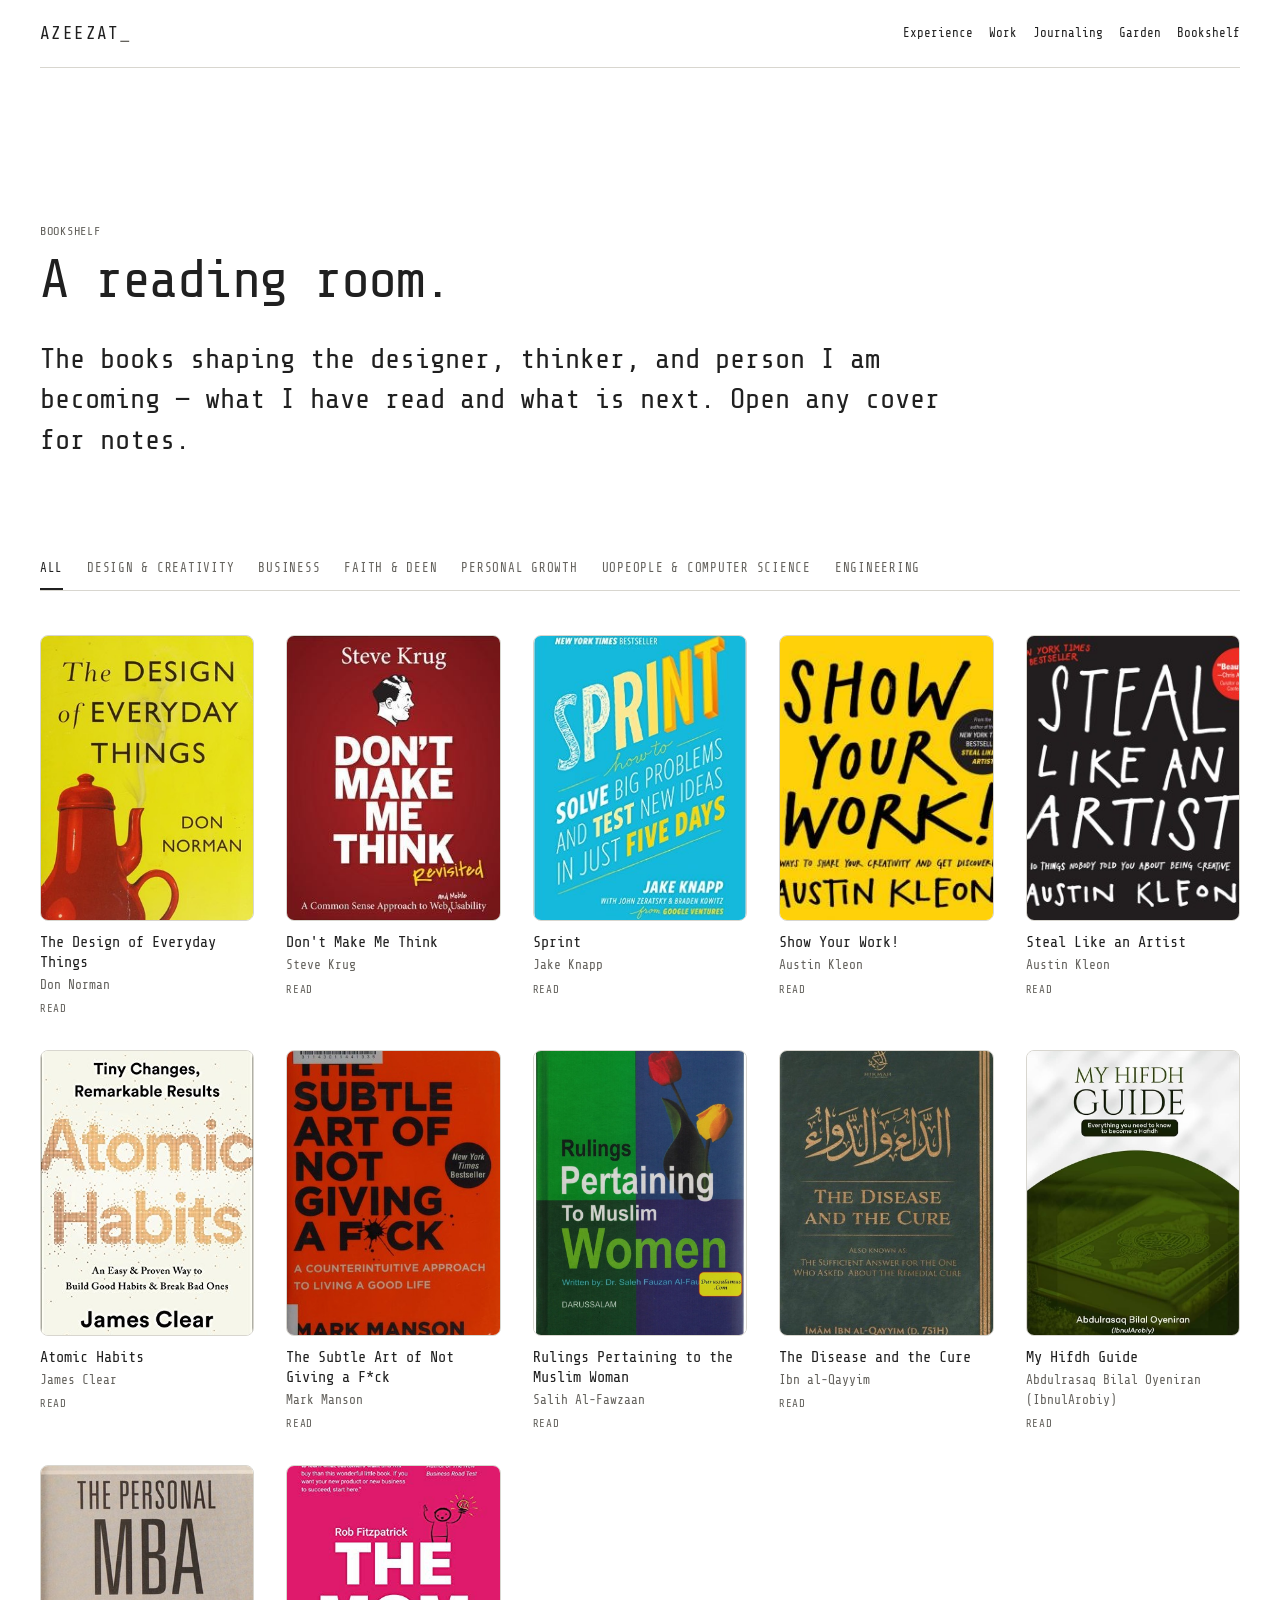
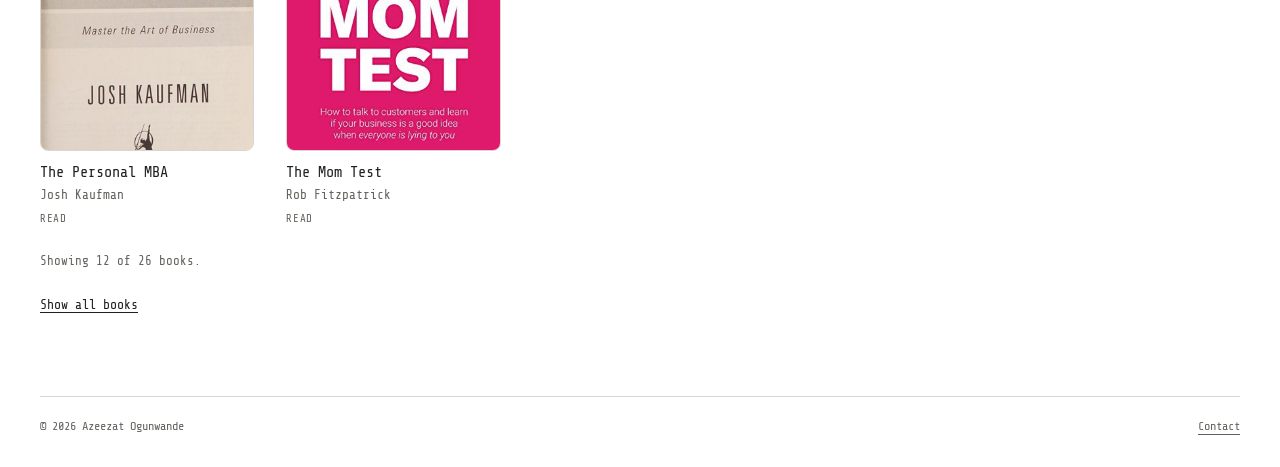
==== bookshelf/index.html @ 6be2e0a3 "Initial commit: editorial portfolio redesign Homepage (experience, filterable work index, journaling" ====
<!doctype html>
<html lang="en">
  <head>
    <meta charset="UTF-8" />
    <meta name="viewport" content="width=device-width, initial-scale=1.0" />
    <meta name="description" content="A reading room — the books shaping Azeezat Ogunwande's practice as a designer, thinker, and person." />
    <meta name="theme-color" content="#ffffff" />
    <title>Bookshelf — Azeezat Ogunwande</title>
    <link rel="preconnect" href="https://fonts.googleapis.com" />
    <link rel="preconnect" href="https://fonts.gstatic.com" crossorigin />
    <link href="https://fonts.googleapis.com/css2?family=Share+Tech+Mono&display=swap" rel="stylesheet" />
    <link rel="stylesheet" href="../styles.css" />
  </head>
  <body data-page="bookshelf" data-root="../">
    <a class="skip-link" href="#main">Skip to content</a>
    <header class="site-header">
      <a class="wordmark" href="../" aria-label="Azeezat Ogunwande home">AZEEZAT<span>_</span></a>
      <nav aria-label="Primary navigation">
        <a href="../#experience">Experience</a>
        <a href="../#work">Work</a>
        <a href="../writing/">Journaling</a>
        <a href="../garden/">Garden</a>
        <a href="./" aria-current="page">Bookshelf</a>
      </nav>
    </header>
    <main id="main" class="page-main">
      <section class="page-intro bookshelf-intro" aria-labelledby="shelf-heading">
        <p class="kicker">Bookshelf</p>
        <h1 id="shelf-heading">A reading room.</h1>
        <p class="lede">The books shaping the designer, thinker, and person I am becoming — what I have read and what is next. Open any cover for notes.</p>
      </section>
      <section aria-labelledby="shelf-title">
        <h2 id="shelf-title" class="visually-hidden">Reading list</h2>
        <div id="shelf-filters" class="shelf-filters" role="tablist" aria-label="Filter books by category"></div>
        <div id="book-grid" class="book-grid" role="tabpanel" aria-labelledby="shelf-tab-0"></div>
        <p id="shelf-status" class="shelf-status" aria-live="polite"></p>
        <button id="shelf-showall" class="shelf-showall" type="button" aria-expanded="false" hidden>Show all books</button>
      </section>
    </main>
    <footer class="site-footer page-footer">
      <span>© <span id="year"></span> Azeezat Ogunwande</span>
      <a href="../#contact">Contact</a>
    </footer>
    <script src="../content.js"></script>
    <script src="../script.js"></script>
  </body>
</html>
---- styles.css ----
:root{--ink:#202020;--paper:#fff;--surface:#f5f4f0;--line:#d8d6cf;--muted:#64625d;--font:"Share Tech Mono",ui-monospace,SFMono-Regular,Menlo,monospace;--wide:min(1200px,calc(100vw - 3rem))}*{box-sizing:border-box}html{scroll-behavior:smooth}body{margin:0;background:var(--paper);color:var(--ink);font-family:var(--font);font-size:15px;line-height:1.55}a{color:inherit;text-decoration-thickness:1px;text-underline-offset:4px}a:hover{text-decoration-thickness:2px}.visually-hidden{position:absolute;width:1px;height:1px;padding:0;margin:-1px;overflow:hidden;clip:rect(0 0 0 0);white-space:nowrap;border:0}:focus-visible{outline:2px solid var(--ink);outline-offset:3px}.skip-link{position:fixed;top:0;left:1rem;z-index:10;transform:translateY(-130%);background:var(--ink);color:#fff;padding:.7rem 1rem}.skip-link:focus{transform:translateY(0)}.site-header,.site-footer{width:var(--wide);margin:auto;display:flex;justify-content:space-between;gap:1rem;padding:1.25rem 0}.site-header{border-bottom:1px solid var(--line);align-items:center}.wordmark{text-decoration:none;font-size:1.1rem;letter-spacing:.08em}.wordmark span,.blink{color:var(--muted)}nav{display:flex;gap:1rem;flex-wrap:wrap;justify-content:flex-end;font-size:.78rem}nav a{text-decoration:none}.hero{min-height:calc(100vh - 73px);padding-top:clamp(5rem,14vh,11rem);padding-bottom:3rem;align-content:start}.section-grid{width:var(--wide);margin:auto;display:grid;grid-template-columns:minmax(120px,1fr) minmax(0,4fr);column-gap:clamp(2rem,7vw,8rem)}.kicker,.section-number{margin:0;color:var(--muted);font-size:.75rem;letter-spacing:.06em;text-transform:uppercase}.hero-title-wrap{grid-column:2}.hero h1{font-size:clamp(3.8rem,11vw,9rem);line-height:.82;letter-spacing:-.09em;margin:1rem 0 2.5rem;font-weight:400}.hero-copy{grid-column:2;max-width:44rem}.lede{font-size:clamp(1.2rem,2.2vw,1.85rem);line-height:1.45;margin-top:0}.arrow-link{grid-column:2;margin-top:2.5rem;width:max-content}.section{padding:clamp(5rem,12vw,10rem) 0;border-top:1px solid var(--line)}.section-content h2,.two-up h2{font-size:clamp(1.75rem,4vw,3.5rem);font-weight:400;line-height:1.05;letter-spacing:-.05em;margin:0 0 1rem}.prose{max-width:54rem}.prose p{font-size:1.05rem}.section-intro{color:var(--muted);max-width:47rem}.placeholder-note,.placeholder-label{color:var(--muted);font-size:.8rem}.timeline{padding:0;margin:3rem 0 0;list-style:none}.timeline li{display:grid;grid-template-columns:10rem 1fr;padding:1.5rem 0;border-top:1px solid var(--line);gap:1rem}.timeline h3{font-size:1.15rem;margin:0}.timeline p{margin:.4rem 0 0}.timeline-meta{color:var(--muted);font-size:.82rem}.two-up{padding-top:8rem;padding-bottom:8rem;grid-template-columns:1fr 1fr;gap:clamp(2.5rem,9vw,10rem)}.two-up>div{border-top:1px solid var(--line);padding-top:1.25rem}.contact{padding-bottom:10rem}.contact-links{display:flex;flex-direction:column;gap:.5rem;font-size:clamp(1rem,2vw,1.4rem);margin-top:2rem}.site-footer{border-top:1px solid var(--line);font-size:.75rem;color:var(--muted);padding-bottom:2rem}.page-main{width:var(--wide);margin:auto}.page-intro{padding:clamp(5rem,12vw,10rem) 0 4rem;max-width:57rem}.page-intro h1{font-size:clamp(3rem,9vw,7rem);font-weight:400;line-height:.9;letter-spacing:-.08em;margin:.8rem 0 2rem}

/* Garden: fixed grid areas keep the deliberately asymmetrical sequence stable. */
.garden-main{padding-top:0;padding-bottom:5rem}.gallery{display:grid;grid-template-columns:repeat(3,minmax(0,1fr));grid-template-rows:repeat(6,clamp(68px,8vw,112px));grid-template-areas:"one two three" "one two three" "one two four" "one five four" "six five seven" "six eight seven";gap:clamp(.5rem,1vw,.85rem);padding-top:clamp(.8rem,2vw,1.5rem)}.garden-card{min-width:0}.garden-card:nth-child(1){grid-area:one}.garden-card:nth-child(2){grid-area:two}.garden-card:nth-child(3){grid-area:three}.garden-card:nth-child(4){grid-area:four}.garden-card:nth-child(5){grid-area:five}.garden-card:nth-child(6){grid-area:six}.garden-card:nth-child(7){grid-area:seven}.garden-card:nth-child(8){grid-area:eight}.garden-trigger{display:block;width:100%;height:100%;border:0;border-radius:.55rem;background:none;color:inherit;font:inherit;text-align:left;cursor:pointer;padding:0;overflow:hidden;transition:transform .2s ease,filter .2s ease}.garden-frame{position:relative;display:block;width:100%;height:100%;overflow:hidden;background:var(--surface)}.garden-image,.garden-gif{position:absolute;inset:0;width:100%;height:100%;object-fit:cover;display:block;transition:transform .35s ease,filter .35s ease}.garden-gif{z-index:1}.garden-placeholder{position:absolute;inset:0;display:grid;place-items:center;text-align:center;color:var(--muted);font-size:.63rem;line-height:1.45;letter-spacing:.14em;text-transform:uppercase;background:repeating-linear-gradient(135deg,#e8e7e1 0,#e8e7e1 1px,#f5f4f0 1px,#f5f4f0 13px)}.garden-card:nth-child(2n) .garden-placeholder{background:linear-gradient(145deg,#e8e7e1,#f5f4f0 55%,#e2e0d9)}.garden-card:nth-child(3n) .garden-placeholder{background:repeating-linear-gradient(45deg,#f5f4f0 0,#f5f4f0 7px,#e8e7e1 7px,#e8e7e1 8px)}.garden-trigger:hover,.garden-trigger:focus-visible{transform:translateY(-2px);filter:contrast(1.03);outline:2px solid var(--ink);outline-offset:3px}.garden-trigger:hover .garden-image,.garden-trigger:focus-visible .garden-image{transform:scale(1.025)}.preview-frame{position:relative;aspect-ratio:4/3;margin:1rem 0;background:var(--surface);overflow:hidden;border-radius:.4rem}.garden-main+.site-footer{margin-top:0}

dialog{border:1px solid var(--ink);max-width:min(620px,calc(100vw - 2rem));padding:2rem;background:var(--paper);color:var(--ink)}dialog::backdrop{background:rgba(32,32,32,.5)}.dialog-close{float:right;border:0;background:transparent;font:inherit;font-size:2rem;line-height:1;cursor:pointer}dialog h2{font-size:2rem;line-height:1;margin:1rem 0}dialog p{max-width:58ch}dialog dt{color:var(--muted);margin-top:1rem;font-size:.78rem;text-transform:uppercase}dialog dd{margin:.2rem 0}.page-footer{margin-top:5rem}.topics{display:flex;flex-wrap:wrap;gap:.5rem;margin:1.5rem 0 0;padding:0;list-style:none}.topics .topic{border:1px solid var(--line);color:var(--muted);font-size:.72rem;letter-spacing:.06em;text-transform:uppercase;padding:.35rem .6rem}.external{text-decoration:none}.external:hover{text-decoration:underline}.writing-intro{max-width:57rem}.writing-cta{display:inline-block;margin-top:1.5rem;font-size:clamp(1rem,2vw,1.4rem)}.back-link{margin:4rem 0 2rem}

@media(max-width:800px){.gallery{grid-template-columns:repeat(2,minmax(0,1fr));grid-template-rows:repeat(8,clamp(90px,14vw,140px));grid-template-areas:"one two" "one two" "one three" "four three" "four five" "six five" "six seven" "eight seven"}}@media(max-width:680px){body{font-size:14px}.site-header{align-items:flex-start;flex-direction:column}.site-footer{flex-direction:column}.section-grid{grid-template-columns:1fr}.hero-title-wrap,.hero-copy,.arrow-link{grid-column:auto}.section-number{margin-bottom:2rem}.timeline li{grid-template-columns:1fr}.two-up{grid-template-columns:1fr}.book-grid{grid-template-columns:1fr 1fr}.gallery{grid-template-columns:1fr;grid-template-rows:none;grid-template-areas:none;gap:.7rem;padding-top:.8rem}.garden-card{grid-area:auto!important}.garden-card--tall .garden-frame{aspect-ratio:4/5}.garden-card--medium .garden-frame{aspect-ratio:4/3}.garden-card--small .garden-frame{aspect-ratio:16/10}}@media(prefers-reduced-motion:reduce){html{scroll-behavior:auto}.blink,.garden-trigger,.garden-image,.garden-gif{animation:none;transition:none}.garden-trigger:hover,.garden-trigger:focus-visible{transform:none}}

/* ============================================================
   Added for the unified editorial homepage, on-site writing
   reader, and bookshelf reading room.
   ============================================================ */

/* Intake hero — hero + about merged into one compact introduction */
.hero{min-height:auto;padding-top:clamp(3rem,9vh,7rem);padding-bottom:clamp(3rem,8vw,6rem)}
.hero h1{font-size:clamp(2rem,4vw,3rem);line-height:1.05;letter-spacing:-.01em;margin:1rem 0 1.5rem;font-weight:400}
.hero-copy{display:flex;flex-direction:column;align-items:flex-start}
.hero-philosophy{font-size:clamp(1.3rem,2.6vw,1.9rem);line-height:1.25;margin:1.75rem 0 0;letter-spacing:-.01em}
.hero-now{color:var(--muted);margin-top:.75rem}
.konga-link{text-decoration:underline;text-decoration-thickness:1px;text-underline-offset:4px}
.konga-link:hover{text-decoration-thickness:2px}

/* Work — filter tabs + grouped editorial project index */
.work-filters{display:flex;flex-wrap:wrap;gap:.25rem 1.4rem;margin-top:2.5rem;border-bottom:1px solid var(--line)}
.work-tab{appearance:none;background:none;border:0;font:inherit;font-size:.85rem;color:var(--muted);padding:.6rem 0;margin:0;cursor:pointer;border-bottom:1px solid transparent;margin-bottom:-1px}
.work-tab:hover{color:var(--ink)}
.work-tab[aria-selected="true"]{color:var(--ink);border-bottom-color:var(--ink)}
.work-tab:focus-visible{outline:2px solid var(--ink);outline-offset:2px}
.work-panel{margin-top:0}
.work-list{list-style:none;margin:0;padding:0}
.work-entry{border-bottom:1px solid var(--line)}
.work-row{display:grid;grid-template-columns:minmax(0,1fr) auto;align-items:start;gap:.5rem 2rem;width:100%;text-align:left;padding:1.5rem 0;font:inherit;color:inherit}
button.work-row{background:none;border:0;cursor:pointer}
button.work-row:hover{background:var(--surface)}
button.work-row:focus-visible{outline:2px solid var(--ink);outline-offset:-2px}
.work-main{display:flex;flex-direction:column;gap:.3rem;min-width:0}
.work-name,.work-child-name{font-size:clamp(1.05rem,1.8vw,1.2rem)}
.work-meta{color:var(--muted);font-size:.78rem;letter-spacing:.02em}
.work-desc{font-size:.95rem;line-height:1.5;max-width:62ch}
.work-proposed{color:var(--muted);font-size:.74rem}
.work-pending{color:var(--muted);font-size:.66rem;letter-spacing:.08em;text-transform:uppercase;white-space:nowrap;margin-left:.5rem;vertical-align:middle}
.work-side{display:flex;flex-direction:column;align-items:flex-end;gap:.6rem;text-align:right}
.work-industry,.work-child-domain{color:var(--muted);font-size:.7rem;letter-spacing:.05em;text-transform:uppercase;line-height:1.4}
.work-arrow{color:var(--muted);transition:transform .2s ease}
.work-row[aria-expanded="true"] .work-arrow{transform:rotate(90deg)}
.work-children{border-top:1px dashed var(--line)}
.work-child-list{list-style:none;margin:0;padding:0}
.work-child{display:grid;grid-template-columns:minmax(0,1fr) auto;align-items:start;gap:.5rem 2rem;padding:1rem 0 1rem 1.25rem;border-left:2px solid var(--line);margin-left:.1rem}
.work-child+.work-child{border-top:1px solid var(--line)}
.work-child .work-child-name{font-size:.98rem}
.work-child .work-desc{font-size:.9rem}
.work-empty{color:var(--muted);padding:1.75rem 0;max-width:60ch}

/* Journaling — compact editorial writing list */
.journal-head{display:flex;justify-content:space-between;align-items:baseline;gap:1rem;border-bottom:1px solid var(--line);padding-bottom:1rem}
.journal-head h2{margin:0}
.journal-list{display:flex;flex-direction:column}
.journal-row{display:flex;justify-content:space-between;align-items:baseline;gap:1.5rem;padding:1.1rem 0;border-bottom:1px solid var(--line);text-decoration:none}
.journal-row:hover .journal-title{text-decoration:underline;text-decoration-thickness:2px}
.journal-title{font-size:clamp(1.05rem,2vw,1.35rem);min-width:0;overflow-wrap:anywhere}
.journal-date{color:var(--muted);font-size:.8rem;white-space:nowrap}
.journal-empty{color:var(--muted)}

/* Writing archive + on-site reader */
.writing-main{padding:clamp(3rem,8vw,6rem) 0 5rem}
.page-intro h1{font-size:clamp(2.2rem,5vw,3.4rem);letter-spacing:-.03em;line-height:.98}
.archive-list{margin-top:2rem;border-top:1px solid var(--line)}
.archive-row{display:flex;justify-content:space-between;align-items:baseline;gap:1.5rem;padding:1.15rem 0;border-bottom:1px solid var(--line);text-decoration:none}
.archive-row:hover .archive-title{text-decoration:underline;text-decoration-thickness:2px}
.archive-title{font-size:clamp(1.05rem,2vw,1.4rem);min-width:0;overflow-wrap:anywhere}
.archive-date{color:var(--muted);font-size:.8rem;white-space:nowrap}
.archive-empty{color:var(--muted);margin-top:2rem}
.article{max-width:70ch;margin:0 auto;padding-top:1rem}
.article-title{font-size:clamp(1.8rem,4vw,2.8rem);line-height:1.1;letter-spacing:-.02em;font-weight:400;margin:.5rem 0 1rem}
.article-date{color:var(--muted);font-size:.82rem}
.article-body{margin-top:2.5rem}
.article-body p{margin:0 0 1.25rem;font-size:1.05rem}
.article-body h1,.article-body h2,.article-body h3{font-weight:400;line-height:1.15;letter-spacing:-.02em;margin:2.5rem 0 1rem}
.article-body img{max-width:100%;height:auto;border-radius:.4rem;display:block;margin:1.5rem 0}
.article-body figure{margin:1.5rem 0}
.article-body blockquote{margin:1.75rem 0;padding-left:1.25rem;border-left:2px solid var(--line);color:var(--muted)}
.article-body hr{border:0;border-top:1px solid var(--line);margin:2.25rem 0}
.article-body>div{margin:0}
.article-source{color:var(--muted);font-size:.85rem;margin-top:3rem;border-top:1px solid var(--line);padding-top:1.25rem}
.article-nav{display:flex;gap:1.5rem;margin-top:1.5rem}

/* Bookshelf — category filters, "show all", and flip cards */
.shelf-filters{display:flex;flex-wrap:wrap;gap:.25rem 1.5rem;margin-bottom:clamp(1.5rem,4vw,2.75rem);border-bottom:1px solid var(--line);padding-bottom:.65rem}
.shelf-tab{background:none;border:0;padding:.35rem 0 .65rem;margin-bottom:-.66rem;font:inherit;font-size:.78rem;letter-spacing:.06em;text-transform:uppercase;color:var(--muted);cursor:pointer;border-bottom:2px solid transparent}
.shelf-tab[aria-selected="true"]{color:var(--ink);border-bottom-color:var(--ink)}
.shelf-tab:focus-visible{outline:2px solid var(--ink);outline-offset:2px}
.shelf-status{color:var(--muted);font-size:.78rem;margin:1.5rem 0 1rem}
.shelf-showall{display:block;background:none;border:0;padding:0;margin:1.5rem 0 0;font:inherit;font-size:.82rem;color:var(--ink);cursor:pointer;text-decoration:underline;text-underline-offset:3px}
.shelf-showall[hidden]{display:none}
.shelf-showall:focus-visible{outline:2px solid var(--ink);outline-offset:3px}
.book-grid{display:grid;grid-template-columns:repeat(auto-fill,minmax(200px,1fr));gap:clamp(1rem,2.5vw,2rem);background:none;border:0}
.book-card{position:relative;perspective:1200px;cursor:pointer;border-radius:.5rem}
.book-inner{position:relative;transform-style:preserve-3d;transition:transform .5s ease}
.book-card.is-open .book-inner{transform:rotateY(180deg)}
@media(hover:hover) and (pointer:fine){.book-card:hover .book-inner{transform:rotateY(180deg)}}
.book-card:focus-visible{outline:2px solid var(--ink);outline-offset:4px}
.book-face{backface-visibility:hidden;-webkit-backface-visibility:hidden}
.book-front{display:flex;flex-direction:column;gap:.75rem}
.book-cover{position:relative;display:block;aspect-ratio:3/4;border:1px solid var(--line);border-radius:.5rem;background:var(--surface);overflow:hidden}
.book-cover-image{display:block;width:100%;height:100%;object-fit:cover}
.book-cover-image[hidden]{display:none}
.book-cover-fallback{position:absolute;inset:0;display:flex;flex-direction:column;gap:.75rem;align-items:center;justify-content:center;padding:1.25rem;text-align:center}
.book-cover-fallback[hidden]{display:none}
.book-cover-title{font-size:1.05rem;line-height:1.25}
.book-cover-author{color:var(--muted);font-size:.74rem}
.book-caption{display:flex;flex-direction:column;gap:.2rem}
.book-title{font-size:.95rem;line-height:1.3}
.book-author{color:var(--muted);font-size:.8rem}
.book-status{color:var(--muted);font-size:.68rem;letter-spacing:.06em;text-transform:uppercase;margin-top:.15rem}
.book-back{position:absolute;inset:0;transform:rotateY(180deg);display:flex;flex-direction:column;gap:.9rem;padding:1.25rem;background:var(--surface);border:1px solid var(--line);border-radius:.5rem;overflow:auto}
.book-theme{color:var(--muted);font-size:.68rem;letter-spacing:.06em;text-transform:uppercase}
.book-about{font-size:.86rem;line-height:1.45;color:var(--ink)}
.book-block{display:flex;flex-direction:column;gap:.3rem}
.book-block-title{font-size:.72rem;letter-spacing:.04em;text-transform:uppercase}
.book-block-text{font-size:.86rem;line-height:1.45}
.book-back-hint{color:var(--muted);font-size:.68rem;margin-top:auto;text-transform:uppercase;letter-spacing:.06em}

@media(max-width:680px){
  .journal-head,.journal-row,.archive-row{grid-template-columns:1fr auto auto}
  .journal-row,.archive-row{flex-direction:column;gap:.35rem}
  .journal-date,.archive-date{white-space:normal}
  .work-filters{gap:.1rem 1rem}
  .work-row,.work-child{grid-template-columns:1fr}
  .work-side{flex-direction:row;align-items:baseline;justify-content:space-between;text-align:left}
  .book-grid{grid-template-columns:repeat(auto-fill,minmax(150px,1fr))}
}
@media(prefers-reduced-motion:reduce){
  .book-inner{transition:none}
  .book-card:hover .book-inner,.book-card.is-open .book-inner{transform:none}
  .book-back{visibility:hidden}
  .book-card.is-open .book-front{visibility:hidden}
  .book-card.is-open .book-back{visibility:visible}
}
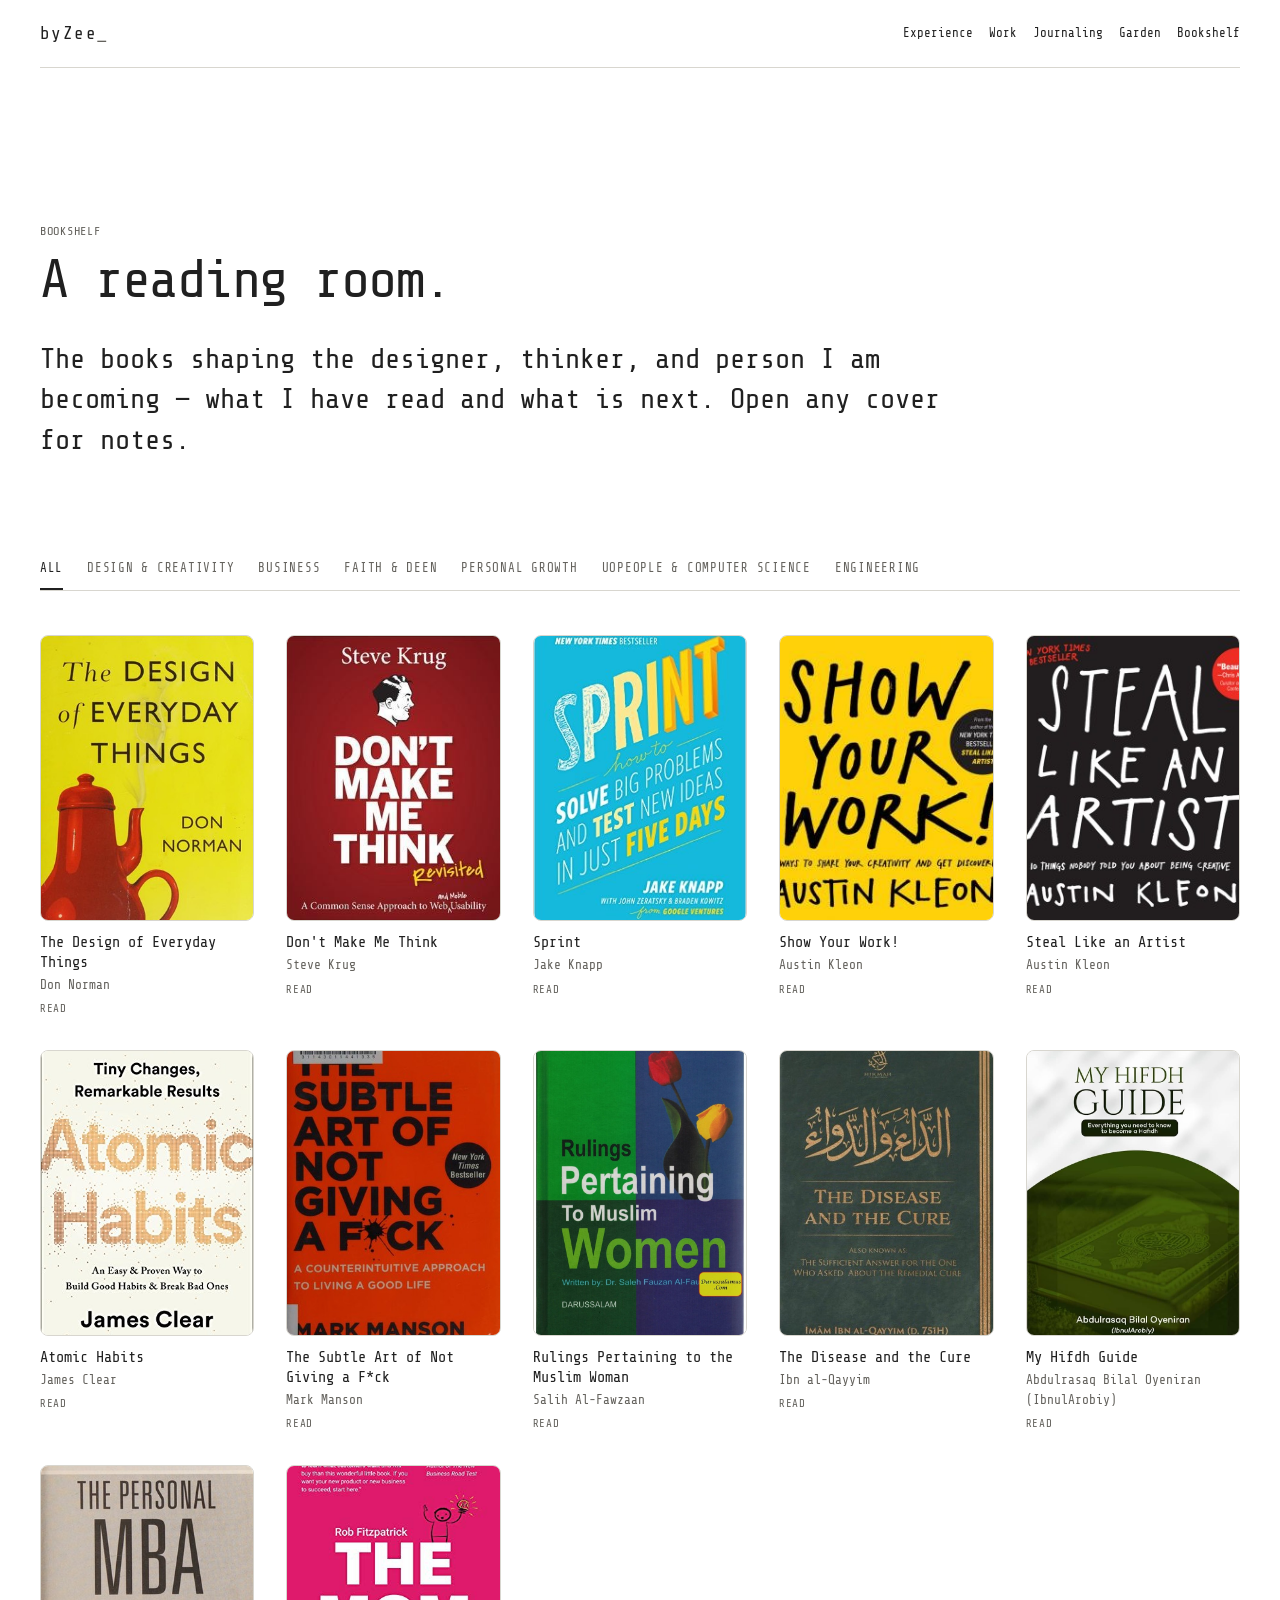
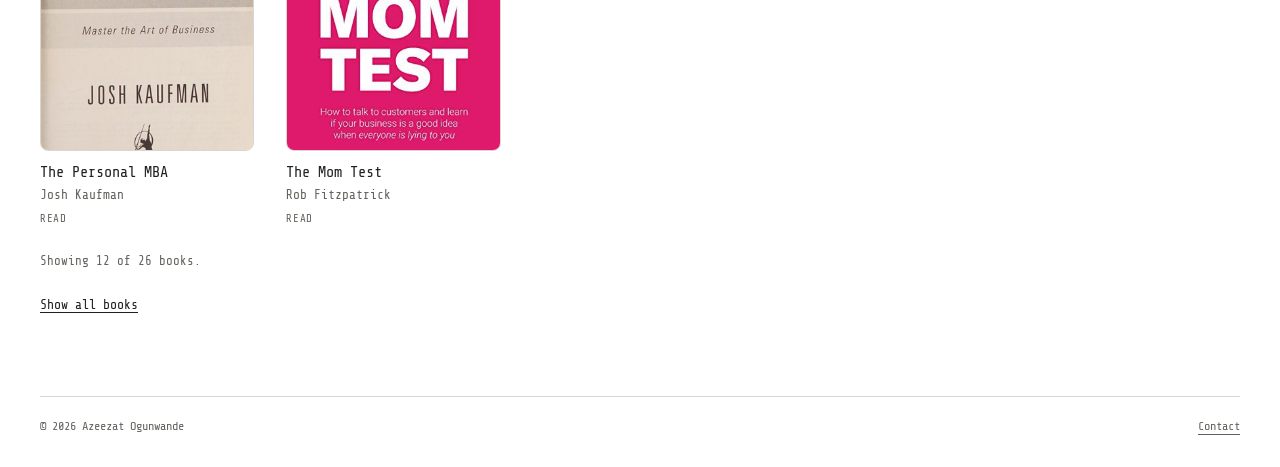
==== commit 13bc8e15: "Tweak hero avatar for stronger 3D mouse-follow and adjust hero layout; rename wordmark to byZee_" ====
--- a/bookshelf/index.html
+++ b/bookshelf/index.html
@@ -9,12 +9,13 @@
     <link rel="preconnect" href="https://fonts.googleapis.com" />
     <link rel="preconnect" href="https://fonts.gstatic.com" crossorigin />
     <link href="https://fonts.googleapis.com/css2?family=Share+Tech+Mono&display=swap" rel="stylesheet" />
+    <link rel="icon" href="../favicon.svg" type="image/svg+xml" />
     <link rel="stylesheet" href="../styles.css" />
   </head>
   <body data-page="bookshelf" data-root="../">
     <a class="skip-link" href="#main">Skip to content</a>
     <header class="site-header">
-      <a class="wordmark" href="../" aria-label="Azeezat Ogunwande home">AZEEZAT<span>_</span></a>
+      <a class="wordmark" href="../" aria-label="Azeezat Ogunwande home">byZee<span>_</span></a>
       <nav aria-label="Primary navigation">
         <a href="../#experience">Experience</a>
         <a href="../#work">Work</a>
--- a/styles.css
+++ b/styles.css
@@ -1,11 +1,18 @@
-:root{--ink:#202020;--paper:#fff;--surface:#f5f4f0;--line:#d8d6cf;--muted:#64625d;--font:"Share Tech Mono",ui-monospace,SFMono-Regular,Menlo,monospace;--wide:min(1200px,calc(100vw - 3rem))}*{box-sizing:border-box}html{scroll-behavior:smooth}body{margin:0;background:var(--paper);color:var(--ink);font-family:var(--font);font-size:15px;line-height:1.55}a{color:inherit;text-decoration-thickness:1px;text-underline-offset:4px}a:hover{text-decoration-thickness:2px}.visually-hidden{position:absolute;width:1px;height:1px;padding:0;margin:-1px;overflow:hidden;clip:rect(0 0 0 0);white-space:nowrap;border:0}:focus-visible{outline:2px solid var(--ink);outline-offset:3px}.skip-link{position:fixed;top:0;left:1rem;z-index:10;transform:translateY(-130%);background:var(--ink);color:#fff;padding:.7rem 1rem}.skip-link:focus{transform:translateY(0)}.site-header,.site-footer{width:var(--wide);margin:auto;display:flex;justify-content:space-between;gap:1rem;padding:1.25rem 0}.site-header{border-bottom:1px solid var(--line);align-items:center}.wordmark{text-decoration:none;font-size:1.1rem;letter-spacing:.08em}.wordmark span,.blink{color:var(--muted)}nav{display:flex;gap:1rem;flex-wrap:wrap;justify-content:flex-end;font-size:.78rem}nav a{text-decoration:none}.hero{min-height:calc(100vh - 73px);padding-top:clamp(5rem,14vh,11rem);padding-bottom:3rem;align-content:start}.section-grid{width:var(--wide);margin:auto;display:grid;grid-template-columns:minmax(120px,1fr) minmax(0,4fr);column-gap:clamp(2rem,7vw,8rem)}.kicker,.section-number{margin:0;color:var(--muted);font-size:.75rem;letter-spacing:.06em;text-transform:uppercase}.hero-title-wrap{grid-column:2}.hero h1{font-size:clamp(3.8rem,11vw,9rem);line-height:.82;letter-spacing:-.09em;margin:1rem 0 2.5rem;font-weight:400}.hero-copy{grid-column:2;max-width:44rem}.lede{font-size:clamp(1.2rem,2.2vw,1.85rem);line-height:1.45;margin-top:0}.arrow-link{grid-column:2;margin-top:2.5rem;width:max-content}.section{padding:clamp(5rem,12vw,10rem) 0;border-top:1px solid var(--line)}.section-content h2,.two-up h2{font-size:clamp(1.75rem,4vw,3.5rem);font-weight:400;line-height:1.05;letter-spacing:-.05em;margin:0 0 1rem}.prose{max-width:54rem}.prose p{font-size:1.05rem}.section-intro{color:var(--muted);max-width:47rem}.placeholder-note,.placeholder-label{color:var(--muted);font-size:.8rem}.timeline{padding:0;margin:3rem 0 0;list-style:none}.timeline li{display:grid;grid-template-columns:10rem 1fr;padding:1.5rem 0;border-top:1px solid var(--line);gap:1rem}.timeline h3{font-size:1.15rem;margin:0}.timeline p{margin:.4rem 0 0}.timeline-meta{color:var(--muted);font-size:.82rem}.two-up{padding-top:8rem;padding-bottom:8rem;grid-template-columns:1fr 1fr;gap:clamp(2.5rem,9vw,10rem)}.two-up>div{border-top:1px solid var(--line);padding-top:1.25rem}.contact{padding-bottom:10rem}.contact-links{display:flex;flex-direction:column;gap:.5rem;font-size:clamp(1rem,2vw,1.4rem);margin-top:2rem}.site-footer{border-top:1px solid var(--line);font-size:.75rem;color:var(--muted);padding-bottom:2rem}.page-main{width:var(--wide);margin:auto}.page-intro{padding:clamp(5rem,12vw,10rem) 0 4rem;max-width:57rem}.page-intro h1{font-size:clamp(3rem,9vw,7rem);font-weight:400;line-height:.9;letter-spacing:-.08em;margin:.8rem 0 2rem}
+:root{--ink:#202020;--paper:#fff;--surface:#f5f4f0;--line:#d8d6cf;--muted:#64625d;--font:"Share Tech Mono",ui-monospace,SFMono-Regular,Menlo,monospace;--wide:min(1200px,calc(100vw - 3rem))}*{box-sizing:border-box}html{scroll-behavior:smooth}body{margin:0;background:var(--paper);color:var(--ink);font-family:var(--font);font-size:15px;line-height:1.55}a{color:inherit;text-decoration-thickness:1px;text-underline-offset:4px}a:hover{text-decoration-thickness:2px}.visually-hidden{position:absolute;width:1px;height:1px;padding:0;margin:-1px;overflow:hidden;clip:rect(0 0 0 0);white-space:nowrap;border:0}:focus-visible{outline:2px solid var(--ink);outline-offset:3px}.skip-link{position:fixed;top:0;left:1rem;z-index:10;transform:translateY(-130%);background:var(--ink);color:#fff;padding:.7rem 1rem}.skip-link:focus{transform:translateY(0)}.site-header,.site-footer{width:var(--wide);margin:auto;display:flex;justify-content:space-between;gap:1rem;padding:1.25rem 0}.site-header{border-bottom:1px solid var(--line);align-items:center}.wordmark{text-decoration:none;font-size:1.1rem;letter-spacing:.08em}.wordmark span,.blink{color:var(--muted)}nav{display:flex;gap:1rem;flex-wrap:wrap;justify-content:flex-end;font-size:.78rem}nav a{text-decoration:none}.hero{min-height:calc(100vh - 73px);padding-top:clamp(5rem,14vh,11rem);padding-bottom:3rem;align-content:start}.section-grid{width:var(--wide);margin:auto;display:grid;grid-template-columns:minmax(120px,1fr) minmax(0,4fr);column-gap:clamp(2rem,7vw,8rem)}.kicker,.section-number{margin:0;color:var(--muted);font-size:.75rem;letter-spacing:.06em;text-transform:uppercase}.hero-title-wrap{grid-column:2}.hero h1{font-size:clamp(3.8rem,11vw,9rem);line-height:.82;letter-spacing:-.09em;margin:1rem 0 2.5rem;font-weight:400}.hero-copy{grid-column:2;max-width:44rem}.lede{font-size:clamp(1.2rem,2.2vw,1.85rem);line-height:1.45;margin-top:0}.arrow-link{grid-column:2;margin-top:2.5rem;width:max-content}.section{padding:clamp(5rem,12vw,10rem) 0;border-top:1px solid var(--line)}.section-content h2,.two-up h2{font-size:clamp(1.75rem,4vw,3.5rem);font-weight:400;line-height:1.05;letter-spacing:-.05em;margin:0 0 1rem}.prose{max-width:54rem}.prose p{font-size:1.05rem}.section-intro{color:var(--muted);max-width:47rem}.placeholder-note,.placeholder-label{color:var(--muted);font-size:.8rem}.timeline{padding:0;margin:3rem 0 0;list-style:none}.timeline li{display:grid;grid-template-columns:10rem 1fr;padding:1.5rem 0;border-top:1px solid var(--line);gap:1rem}.timeline h3{font-size:1.15rem;margin:0}.timeline p{margin:.4rem 0 0}.timeline-meta{color:var(--muted);font-size:.82rem}.two-up{padding-top:8rem;padding-bottom:8rem;grid-template-columns:1fr 1fr;gap:clamp(2.5rem,9vw,10rem)}.two-up>div{border-top:1px solid var(--line);padding-top:1.25rem}.contact{padding-bottom:clamp(6rem,14vw,11rem)}.contact-inner{width:var(--wide);margin:auto;display:flex;flex-direction:column;align-items:center}.contact-panel{position:relative;z-index:1;width:100%;max-width:54rem;display:flex;flex-direction:column;align-items:center;text-align:center;gap:clamp(1rem,2.5vw,1.75rem);background:var(--surface);color:var(--ink);border-radius:clamp(28px,4.5vw,60px);padding:clamp(2.75rem,7vw,5.5rem) clamp(1.5rem,5vw,4rem) clamp(3.5rem,8vw,6rem);min-height:clamp(20rem,42vw,30rem);transition:background-color .35s ease,color .35s ease}.contact-motif{display:block;width:clamp(2rem,4vw,3rem);color:currentColor}.contact-motif svg{display:block;width:100%;height:auto}.contact-vibe{margin:0;font-size:clamp(.95rem,2vw,1.35rem);letter-spacing:.02em}.contact-cta{margin-top:auto;display:inline-flex;align-items:center;gap:clamp(.5rem,1.5vw,1rem);color:currentColor;text-decoration:none;font-size:clamp(2.2rem,7.5vw,6.5rem);line-height:.95;letter-spacing:-.03em;font-weight:700;overflow-wrap:anywhere}.contact-arrow{flex:none;width:clamp(1.5rem,3.5vw,3rem);height:auto;transition:transform .25s ease}.contact-cta:hover .contact-arrow,.contact-cta:focus-visible .contact-arrow{transform:translateX(8px)}.contact-cta:focus-visible,.contact-tab:focus-visible{outline:2px solid currentColor;outline-offset:4px}.contact-tabs{position:relative;z-index:2;display:flex;flex-wrap:wrap;justify-content:center;gap:.5rem;margin-top:clamp(-2rem,-2vw,-1rem);padding:0 clamp(.5rem,3vw,2rem)}.contact-tab{background:var(--surface);color:var(--ink);border-radius:999px;padding:.65rem 1.35rem;font-size:.8rem;text-decoration:none;white-space:nowrap;transition:background-color .2s ease,color .2s ease,transform .2s ease}.contact-tab:hover{background:var(--ink);color:var(--paper);transform:translateY(-2px)}@media(hover:hover){.contact-panel:hover{background:var(--ink);color:var(--paper)}}.site-footer{border-top:1px solid var(--line);font-size:.75rem;color:var(--muted);padding-bottom:2rem}.page-main{width:var(--wide);margin:auto}.page-intro{padding:clamp(5rem,12vw,10rem) 0 4rem;max-width:57rem}.page-intro h1{font-size:clamp(3rem,9vw,7rem);font-weight:400;line-height:.9;letter-spacing:-.08em;margin:.8rem 0 2rem}
 
-/* Garden: fixed grid areas keep the deliberately asymmetrical sequence stable. */
-.garden-main{padding-top:0;padding-bottom:5rem}.gallery{display:grid;grid-template-columns:repeat(3,minmax(0,1fr));grid-template-rows:repeat(6,clamp(68px,8vw,112px));grid-template-areas:"one two three" "one two three" "one two four" "one five four" "six five seven" "six eight seven";gap:clamp(.5rem,1vw,.85rem);padding-top:clamp(.8rem,2vw,1.5rem)}.garden-card{min-width:0}.garden-card:nth-child(1){grid-area:one}.garden-card:nth-child(2){grid-area:two}.garden-card:nth-child(3){grid-area:three}.garden-card:nth-child(4){grid-area:four}.garden-card:nth-child(5){grid-area:five}.garden-card:nth-child(6){grid-area:six}.garden-card:nth-child(7){grid-area:seven}.garden-card:nth-child(8){grid-area:eight}.garden-trigger{display:block;width:100%;height:100%;border:0;border-radius:.55rem;background:none;color:inherit;font:inherit;text-align:left;cursor:pointer;padding:0;overflow:hidden;transition:transform .2s ease,filter .2s ease}.garden-frame{position:relative;display:block;width:100%;height:100%;overflow:hidden;background:var(--surface)}.garden-image,.garden-gif{position:absolute;inset:0;width:100%;height:100%;object-fit:cover;display:block;transition:transform .35s ease,filter .35s ease}.garden-gif{z-index:1}.garden-placeholder{position:absolute;inset:0;display:grid;place-items:center;text-align:center;color:var(--muted);font-size:.63rem;line-height:1.45;letter-spacing:.14em;text-transform:uppercase;background:repeating-linear-gradient(135deg,#e8e7e1 0,#e8e7e1 1px,#f5f4f0 1px,#f5f4f0 13px)}.garden-card:nth-child(2n) .garden-placeholder{background:linear-gradient(145deg,#e8e7e1,#f5f4f0 55%,#e2e0d9)}.garden-card:nth-child(3n) .garden-placeholder{background:repeating-linear-gradient(45deg,#f5f4f0 0,#f5f4f0 7px,#e8e7e1 7px,#e8e7e1 8px)}.garden-trigger:hover,.garden-trigger:focus-visible{transform:translateY(-2px);filter:contrast(1.03);outline:2px solid var(--ink);outline-offset:3px}.garden-trigger:hover .garden-image,.garden-trigger:focus-visible .garden-image{transform:scale(1.025)}.preview-frame{position:relative;aspect-ratio:4/3;margin:1rem 0;background:var(--surface);overflow:hidden;border-radius:.4rem}.garden-main+.site-footer{margin-top:0}
+/* Garden: an art-directed masonry wall. Three equal columns on desktop, two on
+   tablet, one on mobile, with a single consistent gap. Each frame is sized to
+   its own image so every mockup keeps its exact proportions, while the varied
+   card heights give the wall its editorial rhythm. */
+.garden-main{padding-top:0;padding-bottom:clamp(5rem,10vw,7rem)}.gallery{--garden-gap:clamp(.9rem,1.4vw,1.35rem);column-count:3;column-gap:var(--garden-gap);padding-top:clamp(1.5rem,4vw,2.5rem)}.garden-card{break-inside:avoid;-webkit-column-break-inside:avoid;page-break-inside:avoid;margin:0 0 var(--garden-gap);min-width:0}.garden-card--tall{--frame-ratio:3/4}.garden-card--medium{--frame-ratio:4/3}.garden-card--small{--frame-ratio:16/10}.garden-trigger{display:block;width:100%;border:0;background:none;color:inherit;font:inherit;text-align:left;cursor:pointer;padding:0}.garden-frame{position:relative;display:block;width:100%;aspect-ratio:var(--frame-ratio,4/3);overflow:hidden;background:var(--surface);border-radius:16px}.garden-image,.garden-gif{position:absolute;inset:0;width:100%;height:100%;object-fit:cover;display:block}.garden-gif{z-index:1}.garden-placeholder{position:absolute;inset:0;display:grid;place-items:center;text-align:center;color:var(--muted);font-size:.6rem;line-height:1.55;letter-spacing:.18em;text-transform:uppercase;background:var(--surface)}.garden-trigger:focus-visible{outline:2px solid var(--ink);outline-offset:3px}.motion .garden-card{opacity:0}.preview-frame{position:relative;aspect-ratio:4/3;margin:1rem 0;background:var(--surface);overflow:hidden;border-radius:16px}.garden-main+.site-footer{margin-top:0}
+
+/* Garden device/mockup showcase: the frame is sized to the image's own ratio, so
+   the UI fills it edge to edge and is never stretched, cropped, or padded. */
+.garden-frame--device{display:flex;align-items:center;justify-content:center;background:var(--surface)}.garden-device{display:contents}.garden-device-img{display:block;width:100%;height:100%;object-fit:cover}.preview-frame--device{aspect-ratio:var(--frame-ratio,351/711);max-width:min(420px,80vw);margin-inline:auto;display:flex;align-items:center;justify-content:center}.preview-frame--device .garden-device-img{width:100%;height:100%;object-fit:contain}
 
 dialog{border:1px solid var(--ink);max-width:min(620px,calc(100vw - 2rem));padding:2rem;background:var(--paper);color:var(--ink)}dialog::backdrop{background:rgba(32,32,32,.5)}.dialog-close{float:right;border:0;background:transparent;font:inherit;font-size:2rem;line-height:1;cursor:pointer}dialog h2{font-size:2rem;line-height:1;margin:1rem 0}dialog p{max-width:58ch}dialog dt{color:var(--muted);margin-top:1rem;font-size:.78rem;text-transform:uppercase}dialog dd{margin:.2rem 0}.page-footer{margin-top:5rem}.topics{display:flex;flex-wrap:wrap;gap:.5rem;margin:1.5rem 0 0;padding:0;list-style:none}.topics .topic{border:1px solid var(--line);color:var(--muted);font-size:.72rem;letter-spacing:.06em;text-transform:uppercase;padding:.35rem .6rem}.external{text-decoration:none}.external:hover{text-decoration:underline}.writing-intro{max-width:57rem}.writing-cta{display:inline-block;margin-top:1.5rem;font-size:clamp(1rem,2vw,1.4rem)}.back-link{margin:4rem 0 2rem}
 
-@media(max-width:800px){.gallery{grid-template-columns:repeat(2,minmax(0,1fr));grid-template-rows:repeat(8,clamp(90px,14vw,140px));grid-template-areas:"one two" "one two" "one three" "four three" "four five" "six five" "six seven" "eight seven"}}@media(max-width:680px){body{font-size:14px}.site-header{align-items:flex-start;flex-direction:column}.site-footer{flex-direction:column}.section-grid{grid-template-columns:1fr}.hero-title-wrap,.hero-copy,.arrow-link{grid-column:auto}.section-number{margin-bottom:2rem}.timeline li{grid-template-columns:1fr}.two-up{grid-template-columns:1fr}.book-grid{grid-template-columns:1fr 1fr}.gallery{grid-template-columns:1fr;grid-template-rows:none;grid-template-areas:none;gap:.7rem;padding-top:.8rem}.garden-card{grid-area:auto!important}.garden-card--tall .garden-frame{aspect-ratio:4/5}.garden-card--medium .garden-frame{aspect-ratio:4/3}.garden-card--small .garden-frame{aspect-ratio:16/10}}@media(prefers-reduced-motion:reduce){html{scroll-behavior:auto}.blink,.garden-trigger,.garden-image,.garden-gif{animation:none;transition:none}.garden-trigger:hover,.garden-trigger:focus-visible{transform:none}}
+@media(max-width:960px){.gallery{column-count:2}}@media(max-width:680px){body{font-size:14px}.site-header{align-items:flex-start;flex-direction:column}.site-footer{flex-direction:column}.section-grid{grid-template-columns:1fr}.hero-title-wrap,.hero-copy,.arrow-link{grid-column:auto}.section-number{margin-bottom:2rem}.timeline li{grid-template-columns:1fr}.two-up{grid-template-columns:1fr}.book-grid{grid-template-columns:1fr 1fr}.gallery{column-count:1;padding-top:1.5rem}}@media(prefers-reduced-motion:reduce){html{scroll-behavior:auto}.blink{animation:none}}
 
 /* ============================================================
    Added for the unified editorial homepage, on-site writing
@@ -20,6 +27,20 @@
 .hero-now{color:var(--muted);margin-top:.75rem}
 .konga-link{text-decoration:underline;text-decoration-thickness:1px;text-underline-offset:4px}
 .konga-link:hover{text-decoration-thickness:2px}
+
+/* Hero avatar — the Muslimah portrait fills the previously empty left column,
+   top-aligned with the introduction and cropped to a clean circle. */
+.hero-aside{display:flex;flex-direction:column;gap:clamp(1.5rem,4vw,2.75rem);align-items:flex-start}
+.hero-avatar{position:relative;display:block;width:100%;max-width:280px;aspect-ratio:1/1;isolation:isolate}
+.hero-avatar-scene{position:absolute;inset:0;perspective:600px;transform-style:preserve-3d}
+.hero-avatar-back{position:absolute;inset:-7%;border-radius:50%;background:radial-gradient(circle at 50% 46%,rgba(178,146,120,.36),rgba(178,146,120,0) 68%);filter:blur(20px);transform:translateZ(-100px);pointer-events:none}
+.hero-avatar-orb{position:relative;width:100%;height:100%;border-radius:50%;overflow:hidden;background:var(--surface);box-shadow:0 26px 44px -20px rgba(32,32,32,.42),0 8px 16px -10px rgba(32,32,32,.28);will-change:transform}
+.hero-avatar-media{position:absolute;inset:0;display:block;margin:0}
+.hero-avatar-img{display:block;width:100%;height:100%;object-fit:cover;object-position:50% 43%;transform:scale(1.06);will-change:transform}
+.hero-avatar-sheen{position:absolute;inset:0;border-radius:50%;pointer-events:none;mix-blend-mode:soft-light;background:radial-gradient(120% 100% at 30% 20%,rgba(255,255,255,.45),rgba(255,255,255,.08) 42%,rgba(255,255,255,0) 62%),radial-gradient(150% 120% at 76% 94%,rgba(32,32,32,.18),rgba(32,32,32,0) 58%)}
+@media(min-width:681px){.hero{grid-template-columns:minmax(180px,280px) minmax(0,1fr);column-gap:clamp(2rem,5vw,5rem)}}
+@media(min-width:681px) and (max-width:960px){.hero{grid-template-columns:minmax(150px,200px) minmax(0,1fr)}.hero-avatar{max-width:200px}}
+@media(max-width:680px){.hero-aside{gap:1.5rem}.hero-avatar{width:140px}}
 
 /* Work — filter tabs + grouped editorial project index */
 .work-filters{display:flex;flex-wrap:wrap;gap:.25rem 1.4rem;margin-top:2.5rem;border-bottom:1px solid var(--line)}
@@ -136,4 +157,7 @@
   .book-back{visibility:hidden}
   .book-card.is-open .book-front{visibility:hidden}
   .book-card.is-open .book-back{visibility:visible}
+  .contact-panel,.contact-arrow,.contact-tab{transition:none}
+  .contact-cta:hover .contact-arrow,.contact-cta:focus-visible .contact-arrow{transform:none}
+  .contact-tab:hover{transform:none}
 }
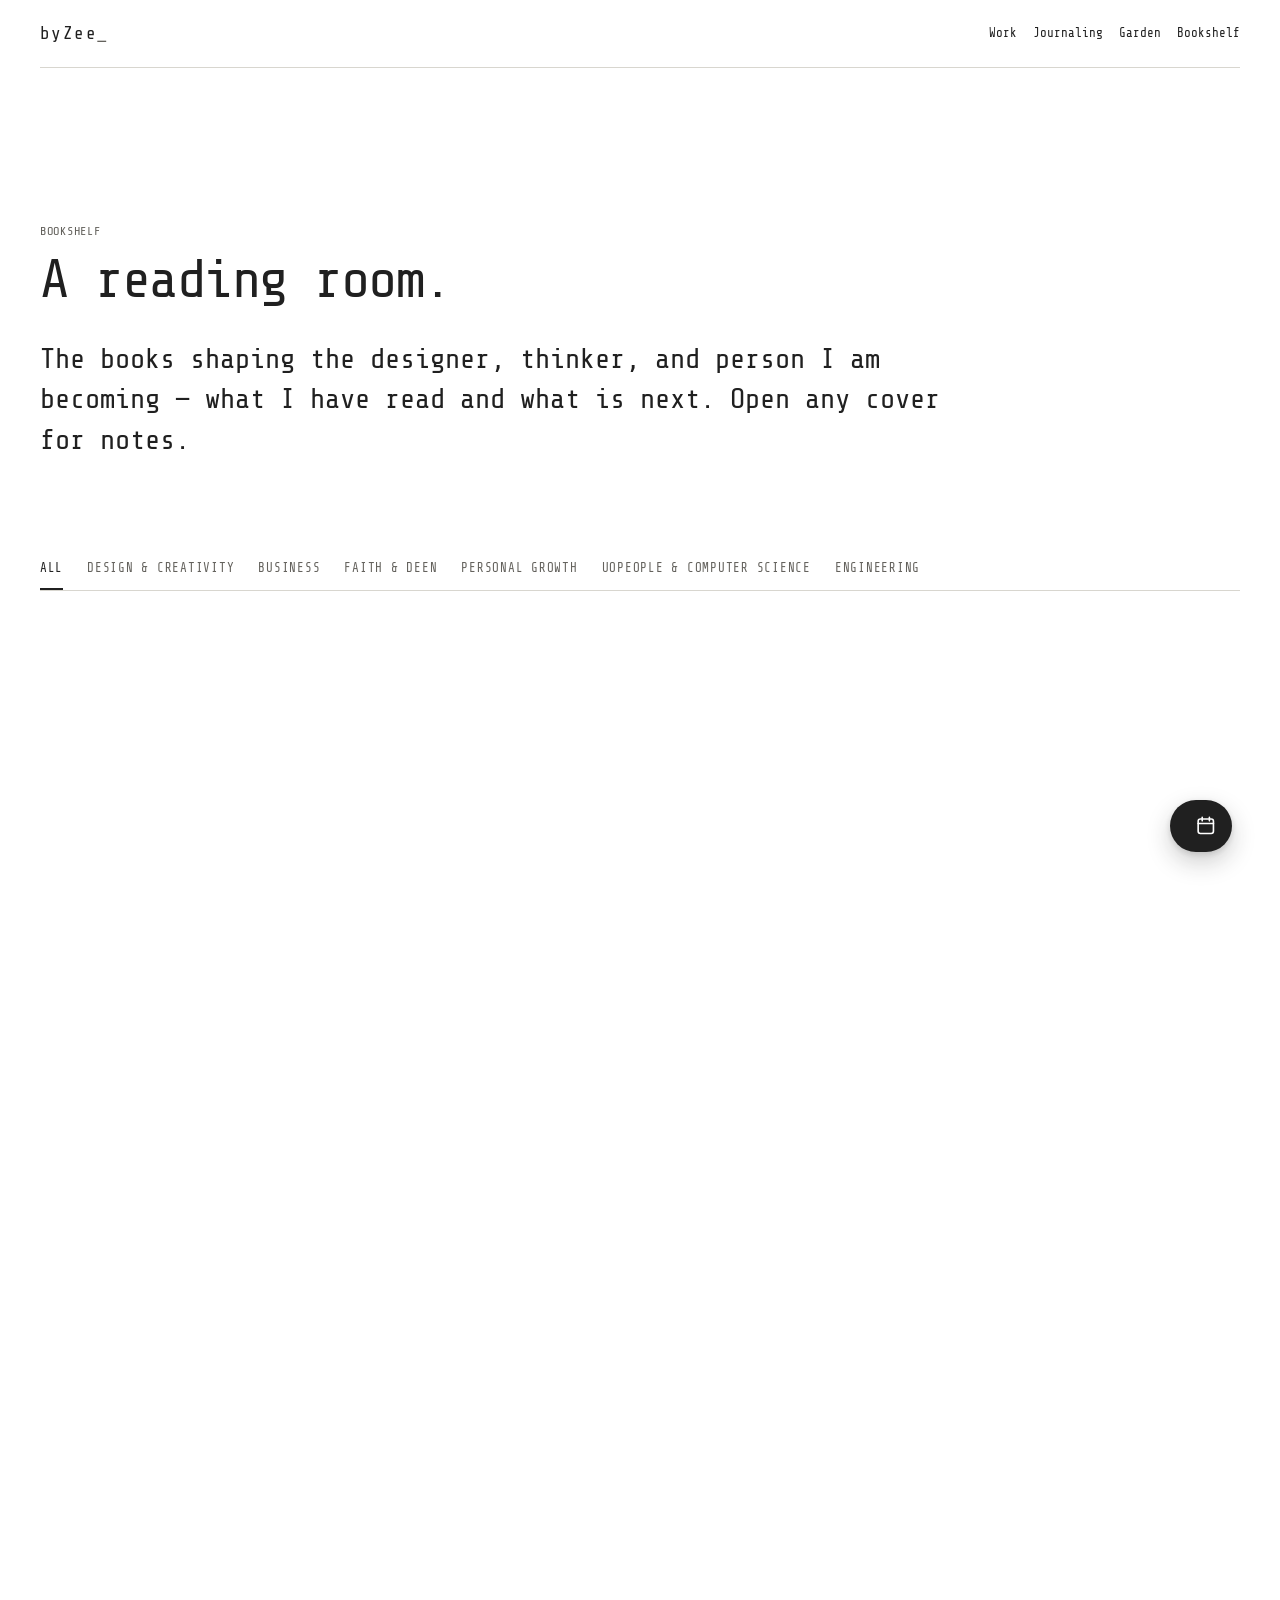
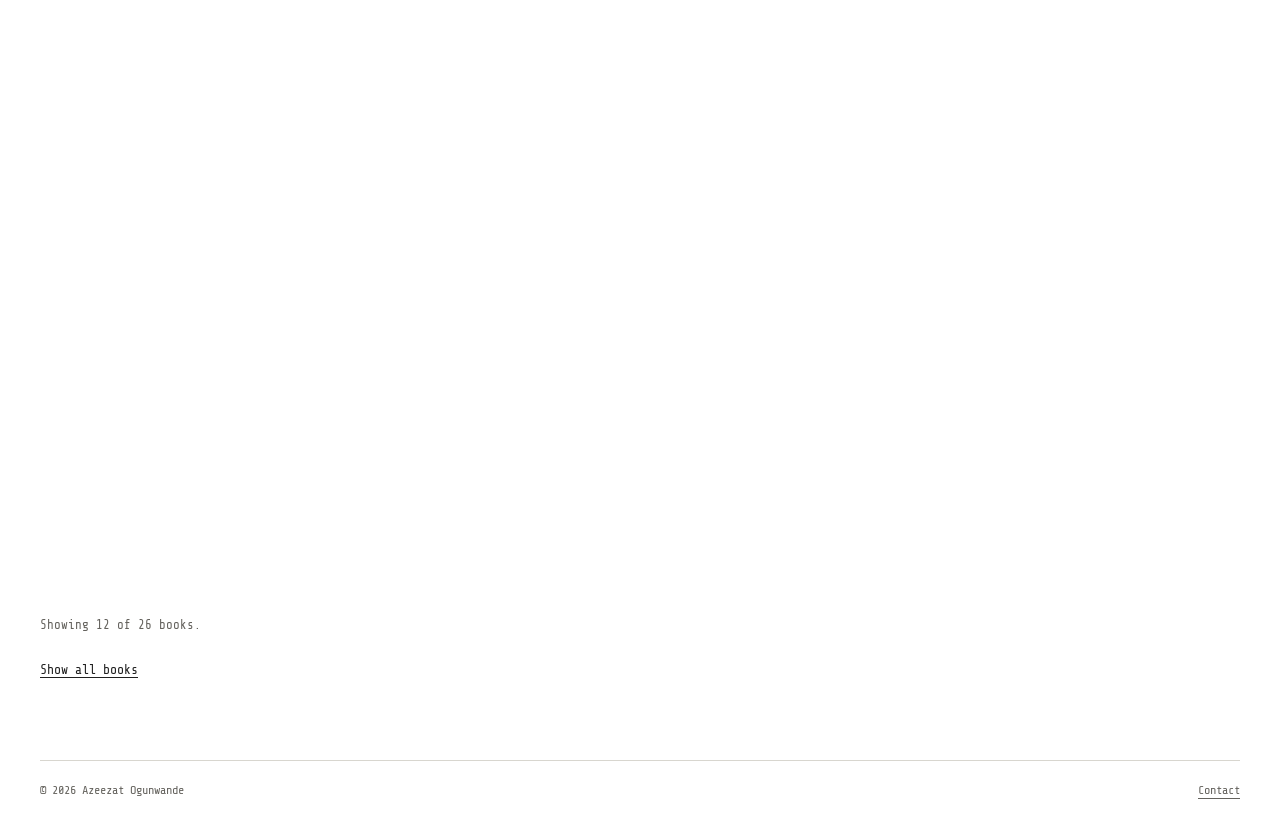
==== commit ee9b0dc0: "Add hover journey walkthroughs for Konga, Xtrempay, DojoConnect and Softdox; booking widget; rename " ====
--- a/bookshelf/index.html
+++ b/bookshelf/index.html
@@ -17,7 +17,6 @@
     <header class="site-header">
       <a class="wordmark" href="../" aria-label="Azeezat Ogunwande home">byZee<span>_</span></a>
       <nav aria-label="Primary navigation">
-        <a href="../#experience">Experience</a>
         <a href="../#work">Work</a>
         <a href="../writing/">Journaling</a>
         <a href="../garden/">Garden</a>
--- a/styles.css
+++ b/styles.css
@@ -1,4 +1,4 @@
-:root{--ink:#202020;--paper:#fff;--surface:#f5f4f0;--line:#d8d6cf;--muted:#64625d;--font:"Share Tech Mono",ui-monospace,SFMono-Regular,Menlo,monospace;--wide:min(1200px,calc(100vw - 3rem))}*{box-sizing:border-box}html{scroll-behavior:smooth}body{margin:0;background:var(--paper);color:var(--ink);font-family:var(--font);font-size:15px;line-height:1.55}a{color:inherit;text-decoration-thickness:1px;text-underline-offset:4px}a:hover{text-decoration-thickness:2px}.visually-hidden{position:absolute;width:1px;height:1px;padding:0;margin:-1px;overflow:hidden;clip:rect(0 0 0 0);white-space:nowrap;border:0}:focus-visible{outline:2px solid var(--ink);outline-offset:3px}.skip-link{position:fixed;top:0;left:1rem;z-index:10;transform:translateY(-130%);background:var(--ink);color:#fff;padding:.7rem 1rem}.skip-link:focus{transform:translateY(0)}.site-header,.site-footer{width:var(--wide);margin:auto;display:flex;justify-content:space-between;gap:1rem;padding:1.25rem 0}.site-header{border-bottom:1px solid var(--line);align-items:center}.wordmark{text-decoration:none;font-size:1.1rem;letter-spacing:.08em}.wordmark span,.blink{color:var(--muted)}nav{display:flex;gap:1rem;flex-wrap:wrap;justify-content:flex-end;font-size:.78rem}nav a{text-decoration:none}.hero{min-height:calc(100vh - 73px);padding-top:clamp(5rem,14vh,11rem);padding-bottom:3rem;align-content:start}.section-grid{width:var(--wide);margin:auto;display:grid;grid-template-columns:minmax(120px,1fr) minmax(0,4fr);column-gap:clamp(2rem,7vw,8rem)}.kicker,.section-number{margin:0;color:var(--muted);font-size:.75rem;letter-spacing:.06em;text-transform:uppercase}.hero-title-wrap{grid-column:2}.hero h1{font-size:clamp(3.8rem,11vw,9rem);line-height:.82;letter-spacing:-.09em;margin:1rem 0 2.5rem;font-weight:400}.hero-copy{grid-column:2;max-width:44rem}.lede{font-size:clamp(1.2rem,2.2vw,1.85rem);line-height:1.45;margin-top:0}.arrow-link{grid-column:2;margin-top:2.5rem;width:max-content}.section{padding:clamp(5rem,12vw,10rem) 0;border-top:1px solid var(--line)}.section-content h2,.two-up h2{font-size:clamp(1.75rem,4vw,3.5rem);font-weight:400;line-height:1.05;letter-spacing:-.05em;margin:0 0 1rem}.prose{max-width:54rem}.prose p{font-size:1.05rem}.section-intro{color:var(--muted);max-width:47rem}.placeholder-note,.placeholder-label{color:var(--muted);font-size:.8rem}.timeline{padding:0;margin:3rem 0 0;list-style:none}.timeline li{display:grid;grid-template-columns:10rem 1fr;padding:1.5rem 0;border-top:1px solid var(--line);gap:1rem}.timeline h3{font-size:1.15rem;margin:0}.timeline p{margin:.4rem 0 0}.timeline-meta{color:var(--muted);font-size:.82rem}.two-up{padding-top:8rem;padding-bottom:8rem;grid-template-columns:1fr 1fr;gap:clamp(2.5rem,9vw,10rem)}.two-up>div{border-top:1px solid var(--line);padding-top:1.25rem}.contact{padding-bottom:clamp(6rem,14vw,11rem)}.contact-inner{width:var(--wide);margin:auto;display:flex;flex-direction:column;align-items:center}.contact-panel{position:relative;z-index:1;width:100%;max-width:54rem;display:flex;flex-direction:column;align-items:center;text-align:center;gap:clamp(1rem,2.5vw,1.75rem);background:var(--surface);color:var(--ink);border-radius:clamp(28px,4.5vw,60px);padding:clamp(2.75rem,7vw,5.5rem) clamp(1.5rem,5vw,4rem) clamp(3.5rem,8vw,6rem);min-height:clamp(20rem,42vw,30rem);transition:background-color .35s ease,color .35s ease}.contact-motif{display:block;width:clamp(2rem,4vw,3rem);color:currentColor}.contact-motif svg{display:block;width:100%;height:auto}.contact-vibe{margin:0;font-size:clamp(.95rem,2vw,1.35rem);letter-spacing:.02em}.contact-cta{margin-top:auto;display:inline-flex;align-items:center;gap:clamp(.5rem,1.5vw,1rem);color:currentColor;text-decoration:none;font-size:clamp(2.2rem,7.5vw,6.5rem);line-height:.95;letter-spacing:-.03em;font-weight:700;overflow-wrap:anywhere}.contact-arrow{flex:none;width:clamp(1.5rem,3.5vw,3rem);height:auto;transition:transform .25s ease}.contact-cta:hover .contact-arrow,.contact-cta:focus-visible .contact-arrow{transform:translateX(8px)}.contact-cta:focus-visible,.contact-tab:focus-visible{outline:2px solid currentColor;outline-offset:4px}.contact-tabs{position:relative;z-index:2;display:flex;flex-wrap:wrap;justify-content:center;gap:.5rem;margin-top:clamp(-2rem,-2vw,-1rem);padding:0 clamp(.5rem,3vw,2rem)}.contact-tab{background:var(--surface);color:var(--ink);border-radius:999px;padding:.65rem 1.35rem;font-size:.8rem;text-decoration:none;white-space:nowrap;transition:background-color .2s ease,color .2s ease,transform .2s ease}.contact-tab:hover{background:var(--ink);color:var(--paper);transform:translateY(-2px)}@media(hover:hover){.contact-panel:hover{background:var(--ink);color:var(--paper)}}.site-footer{border-top:1px solid var(--line);font-size:.75rem;color:var(--muted);padding-bottom:2rem}.page-main{width:var(--wide);margin:auto}.page-intro{padding:clamp(5rem,12vw,10rem) 0 4rem;max-width:57rem}.page-intro h1{font-size:clamp(3rem,9vw,7rem);font-weight:400;line-height:.9;letter-spacing:-.08em;margin:.8rem 0 2rem}
+:root{--ink:#202020;--paper:#fff;--surface:#f5f4f0;--line:#d8d6cf;--muted:#64625d;--font:"Share Tech Mono",ui-monospace,SFMono-Regular,Menlo,monospace;--wide:min(1200px,calc(100vw - 3rem))}*{box-sizing:border-box}html{scroll-behavior:smooth}body{margin:0;background:var(--paper);color:var(--ink);font-family:var(--font);font-size:15px;line-height:1.55}a{color:inherit;text-decoration-thickness:1px;text-underline-offset:4px}a:hover{text-decoration-thickness:2px}.visually-hidden{position:absolute;width:1px;height:1px;padding:0;margin:-1px;overflow:hidden;clip:rect(0 0 0 0);white-space:nowrap;border:0}:focus-visible{outline:2px solid var(--ink);outline-offset:3px}.skip-link{position:fixed;top:0;left:1rem;z-index:10;transform:translateY(-130%);background:var(--ink);color:#fff;padding:.7rem 1rem}.skip-link:focus{transform:translateY(0)}.site-header,.site-footer{width:var(--wide);margin:auto;display:flex;justify-content:space-between;gap:1rem;padding:1.25rem 0}.site-header{border-bottom:1px solid var(--line);align-items:center}.wordmark{text-decoration:none;font-size:1.1rem;letter-spacing:.08em}.wordmark span,.blink{color:var(--muted)}nav{display:flex;gap:1rem;flex-wrap:wrap;justify-content:flex-end;font-size:.78rem}nav a{text-decoration:none}.hero{min-height:calc(100vh - 73px);padding-top:clamp(5rem,14vh,11rem);padding-bottom:3rem;align-content:start}.section-grid{width:var(--wide);margin:auto;display:grid;grid-template-columns:minmax(120px,1fr) minmax(0,4fr);column-gap:clamp(2rem,7vw,8rem)}.kicker,.section-number{margin:0;color:var(--muted);font-size:.75rem;letter-spacing:.06em;text-transform:uppercase}.hero-title-wrap{grid-column:2}.hero h1{font-size:clamp(3.8rem,11vw,9rem);line-height:.82;letter-spacing:-.09em;margin:1rem 0 2.5rem;font-weight:400}.hero-copy{grid-column:2;max-width:44rem}.lede{font-size:clamp(1.2rem,2.2vw,1.85rem);line-height:1.45;margin-top:0}.arrow-link{grid-column:2;margin-top:2.5rem;width:max-content}.section{padding:clamp(5rem,12vw,10rem) 0;border-top:1px solid var(--line)}.section-content h2,.two-up h2{font-size:clamp(1.75rem,4vw,3.5rem);font-weight:400;line-height:1.05;letter-spacing:-.05em;margin:0 0 1rem}.prose{max-width:54rem}.prose p{font-size:1.05rem}.section-intro{color:var(--muted);max-width:47rem}.placeholder-note,.placeholder-label{color:var(--muted);font-size:.8rem}.timeline{position:relative;padding:0;margin:0;list-style:none}.timeline li{position:relative;padding:0 0 clamp(2.25rem,4.5vw,3.5rem) 2.75rem}.timeline li:last-child{padding-bottom:0}.timeline li::before{content:"";position:absolute;left:0;top:.75em;width:1.9rem;height:1px;background:var(--line)}.timeline::before{content:"";position:absolute;left:0;top:.75em;bottom:0;width:1px;background:var(--line)}.timeline-role{font-size:clamp(1.05rem,1.8vw,1.3rem);margin:0;font-weight:400}.timeline-meta{display:flex;flex-wrap:wrap;gap:.5rem;color:var(--muted);font-size:.85rem;margin:.35rem 0 0}.timeline-sep{color:var(--line)}.two-up{padding-top:8rem;padding-bottom:8rem;grid-template-columns:1fr 1fr;gap:clamp(2.5rem,9vw,10rem)}.two-up>div{border-top:1px solid var(--line);padding-top:1.25rem}.contact{padding-bottom:clamp(6rem,14vw,11rem)}.contact-inner{width:var(--wide);margin:auto;display:flex;flex-direction:column;align-items:center;text-align:center;gap:clamp(1.25rem,3vw,2rem)}.contact-heading{font-size:clamp(2.5rem,6vw,4.25rem);line-height:1;letter-spacing:-.03em;font-weight:400;margin:0}.contact-lede{margin:0;max-width:44rem;color:var(--muted);font-size:clamp(.95rem,2vw,1.3rem)}.contact-button{display:inline-flex;align-items:center;gap:.6rem;background:var(--ink);color:var(--paper);border-radius:999px;padding:.9rem 1.6rem;font-size:.9rem;text-decoration:none;transition:background-color .2s ease}.contact-button:hover{background:#000}.contact-button-icon{width:1.05rem;height:1.05rem;flex:none}.contact-socials{list-style:none;display:flex;gap:1rem;margin:clamp(1.5rem,4vw,3rem) 0 0;padding:0}.contact-socials a{display:inline-flex;width:2.5rem;height:2.5rem;align-items:center;justify-content:center;border-radius:999px;color:var(--ink);transition:background-color .2s ease}.contact-socials a:hover{background:var(--surface)}.contact-socials svg{width:1.25rem;height:1.25rem}.site-footer{border-top:1px solid var(--line);font-size:.75rem;color:var(--muted);padding-bottom:2rem}.page-main{width:var(--wide);margin:auto}.page-intro{padding:clamp(5rem,12vw,10rem) 0 4rem;max-width:57rem}.page-intro h1{font-size:clamp(3rem,9vw,7rem);font-weight:400;line-height:.9;letter-spacing:-.08em;margin:.8rem 0 2rem}
 
 /* Garden: an art-directed masonry wall. Three equal columns on desktop, two on
    tablet, one on mobile, with a single consistent gap. Each frame is sized to
@@ -12,7 +12,7 @@
 
 dialog{border:1px solid var(--ink);max-width:min(620px,calc(100vw - 2rem));padding:2rem;background:var(--paper);color:var(--ink)}dialog::backdrop{background:rgba(32,32,32,.5)}.dialog-close{float:right;border:0;background:transparent;font:inherit;font-size:2rem;line-height:1;cursor:pointer}dialog h2{font-size:2rem;line-height:1;margin:1rem 0}dialog p{max-width:58ch}dialog dt{color:var(--muted);margin-top:1rem;font-size:.78rem;text-transform:uppercase}dialog dd{margin:.2rem 0}.page-footer{margin-top:5rem}.topics{display:flex;flex-wrap:wrap;gap:.5rem;margin:1.5rem 0 0;padding:0;list-style:none}.topics .topic{border:1px solid var(--line);color:var(--muted);font-size:.72rem;letter-spacing:.06em;text-transform:uppercase;padding:.35rem .6rem}.external{text-decoration:none}.external:hover{text-decoration:underline}.writing-intro{max-width:57rem}.writing-cta{display:inline-block;margin-top:1.5rem;font-size:clamp(1rem,2vw,1.4rem)}.back-link{margin:4rem 0 2rem}
 
-@media(max-width:960px){.gallery{column-count:2}}@media(max-width:680px){body{font-size:14px}.site-header{align-items:flex-start;flex-direction:column}.site-footer{flex-direction:column}.section-grid{grid-template-columns:1fr}.hero-title-wrap,.hero-copy,.arrow-link{grid-column:auto}.section-number{margin-bottom:2rem}.timeline li{grid-template-columns:1fr}.two-up{grid-template-columns:1fr}.book-grid{grid-template-columns:1fr 1fr}.gallery{column-count:1;padding-top:1.5rem}}@media(prefers-reduced-motion:reduce){html{scroll-behavior:auto}.blink{animation:none}}
+@media(max-width:960px){.gallery{column-count:2}}@media(max-width:680px){body{font-size:14px}.site-header{align-items:flex-start;flex-direction:column}.site-footer{flex-direction:column}.section-grid{grid-template-columns:1fr}.hero-title-wrap,.hero-copy,.arrow-link{grid-column:auto}.section-number{margin-bottom:2rem}.two-up{grid-template-columns:1fr}.book-grid{grid-template-columns:1fr 1fr}.gallery{column-count:1;padding-top:1.5rem}}@media(prefers-reduced-motion:reduce){html{scroll-behavior:auto}.blink{animation:none}}
 
 /* ============================================================
    Added for the unified editorial homepage, on-site writing
@@ -40,7 +40,8 @@
 .hero-avatar-sheen{position:absolute;inset:0;border-radius:50%;pointer-events:none;mix-blend-mode:soft-light;background:radial-gradient(120% 100% at 30% 20%,rgba(255,255,255,.45),rgba(255,255,255,.08) 42%,rgba(255,255,255,0) 62%),radial-gradient(150% 120% at 76% 94%,rgba(32,32,32,.18),rgba(32,32,32,0) 58%)}
 @media(min-width:681px){.hero{grid-template-columns:minmax(180px,280px) minmax(0,1fr);column-gap:clamp(2rem,5vw,5rem)}}
 @media(min-width:681px) and (max-width:960px){.hero{grid-template-columns:minmax(150px,200px) minmax(0,1fr)}.hero-avatar{max-width:200px}}
-@media(max-width:680px){.hero-aside{gap:1.5rem}.hero-avatar{width:140px}}
+.hero-cta-group{grid-column:2;display:flex;flex-wrap:wrap;gap:1.5rem;margin-top:2.5rem;align-items:center}
+@media(max-width:680px){.hero-aside{gap:1.5rem}.hero-avatar{width:140px}.hero-cta-group{flex-direction:column;align-items:flex-start;gap:1rem}}
 
 /* Work — filter tabs + grouped editorial project index */
 .work-filters{display:flex;flex-wrap:wrap;gap:.25rem 1.4rem;margin-top:2.5rem;border-bottom:1px solid var(--line)}
@@ -161,3 +162,87 @@
   .contact-cta:hover .contact-arrow,.contact-cta:focus-visible .contact-arrow{transform:none}
   .contact-tab:hover{transform:none}
 }
+
+/* ============================================================
+   Homepage — centered introduction, About, and an editorial
+   project grid (reference-adapted, keeping the byZee_ voice).
+   ============================================================ */
+
+/* Centered introduction with a typed headline */
+.hero{display:flex;flex-direction:column;align-items:center;text-align:center;width:var(--wide);margin:0 auto;min-height:auto;padding-top:clamp(4.5rem,12vh,9rem);padding-bottom:clamp(3.5rem,9vw,7rem)}
+.hero .hero-title{position:relative;width:100%;font-size:clamp(2.3rem,6.2vw,4.75rem);line-height:1.05;letter-spacing:-.03em;font-weight:400;margin:1.25rem 0 0;max-width:20ch}
+.hero-title-sizer{position:absolute;left:0;right:0;top:0;visibility:hidden;pointer-events:none}
+.hero-cursor{display:inline-block;width:.08em;min-width:2px;height:1em;margin-left:.06em;background:currentColor;vertical-align:-.12em;animation:hero-cursor-blink 1s step-end infinite}
+@keyframes hero-cursor-blink{0%,100%{opacity:1}50%{opacity:0}}
+.hero-lede{max-width:44rem;margin:1.75rem auto 0}
+.hero-meta{display:flex;flex-wrap:wrap;align-items:center;justify-content:center;gap:.5rem .55rem;margin:1rem 0 0;color:var(--muted);font-size:.85rem}
+.hero-meta-icon{width:1rem;height:1rem;flex:none}
+.hero-cta-group{display:flex;flex-wrap:wrap;justify-content:center;gap:1rem;margin-top:2.75rem}
+.hero-cta{display:inline-flex;align-items:center;gap:.5rem;padding:.75rem 1.4rem;font-size:.9rem;text-decoration:none;border:1px solid var(--ink);border-radius:999px;transition:background-color .2s ease,color .2s ease,border-color .2s ease}
+.hero-cta--primary{background:var(--ink);color:var(--paper)}
+.hero-cta--primary:hover{background:#000}
+.hero-cta--secondary{border-color:var(--line)}
+.hero-cta--secondary:hover{border-color:var(--ink)}
+.hero-cta:focus-visible{outline:2px solid var(--ink);outline-offset:3px}
+
+/* About — eyebrow label, then details / skills in two columns */
+.about-layout{width:var(--wide);margin:auto}
+.about-columns{display:grid;grid-template-columns:minmax(0,1fr) minmax(0,1fr);column-gap:clamp(2.5rem,8vw,7rem);margin-top:clamp(2.5rem,5vw,3.5rem)}
+.about-copy p{margin:0 0 1.5rem;max-width:48ch}
+.about-copy p:last-child{margin-bottom:0}
+.about-skills-list{list-style:none;margin:clamp(1.5rem,3vw,2rem) 0 0;padding:0}
+.about-skills-list li{position:relative;padding:.4rem 0 .4rem 1.1rem}
+.about-skills-list li::before{content:"";position:absolute;left:0;top:1em;width:.34em;height:.34em;border-radius:50%;background:currentColor}
+
+/* Selected work — cover cards in a two-column grid */
+.work-layout{width:var(--wide);margin:auto}
+.work-grid{display:grid;grid-template-columns:repeat(2,minmax(0,1fr));gap:clamp(3rem,6vw,4.5rem) clamp(1.75rem,3.5vw,3rem);margin-top:clamp(2.5rem,5vw,3.5rem)}
+.work-card{display:flex;flex-direction:column;gap:.95rem;min-width:0}
+.work-cover{position:relative;aspect-ratio:3/2;background:var(--surface);border-radius:clamp(14px,1.8vw,22px);overflow:hidden}
+.work-cover img{display:block;width:100%;height:100%;object-fit:cover;border-radius:inherit;transform:scale(1);transition:transform .65s cubic-bezier(.22,.61,.36,1)}
+.work-cover img.work-journey,.work-card:hover .work-cover img.work-journey,.work-card:focus-within .work-cover img.work-journey{transform:none}
+.work-journey{position:absolute;inset:0;object-fit:cover;border-radius:inherit;opacity:0;visibility:hidden;pointer-events:none;transition:opacity .5s ease,visibility 0s linear .5s}
+.work-card.is-live .work-journey{opacity:1;visibility:visible;transition:opacity .5s ease}
+@media(prefers-reduced-motion:reduce){.work-journey{display:none}}
+.work-card-name{font-size:clamp(1.3rem,2.4vw,1.75rem);line-height:1.15;margin:0;font-weight:400}
+.work-tags{list-style:none;display:flex;flex-wrap:wrap;gap:.5rem;margin:0;padding:0}
+.work-tags li{background:var(--surface);color:var(--muted);border-radius:999px;padding:.45rem .95rem;font-size:.75rem}
+
+@media(max-width:960px){
+  .about-columns{grid-template-columns:1fr;row-gap:2.5rem}
+}
+@media(max-width:680px){
+  .work-grid{grid-template-columns:1fr;gap:2.25rem}
+  .hero .hero-title{max-width:100%}
+  .hero-meta{font-size:.8rem}
+}
+@media(prefers-reduced-motion:reduce){
+  .hero-cursor{display:none}
+  .work-cover img{transition:none}
+  .work-card:hover .work-cover img,.work-card:focus-within .work-cover img{transform:none}
+  .work-journey{display:none;transition:none}
+  .work-card.is-live .work-journey{display:none}
+}
+
+/* Booking — quiet floating button (bottom-right) with an explainer card
+   that opens to a Calendly link. Shared across all pages. */
+.book-widget{position:fixed;right:clamp(1.75rem,4.5vw,3rem);bottom:calc(clamp(1.75rem,4.5vw,3rem) + env(safe-area-inset-bottom,0px));z-index:60;display:flex;flex-direction:column;align-items:flex-end;gap:.75rem}
+.book-fab{display:inline-flex;align-items:center;gap:.6rem;padding:.95rem;border:0;border-radius:999px;background:var(--ink);color:var(--paper);cursor:pointer;box-shadow:0 10px 24px rgba(32,32,32,.22),0 2px 6px rgba(32,32,32,.14);transition:background-color .2s ease,transform .2s ease}
+.book-fab:hover{background:#000;transform:translateY(-1px)}
+.book-fab:focus-visible{outline:2px solid var(--ink);outline-offset:3px}
+.book-fab svg{width:1.35rem;height:1.35rem;flex:none}
+.book-label{display:block;max-width:0;overflow:hidden;white-space:nowrap;font-size:.85rem;opacity:0;transition:max-width .25s ease,opacity .2s ease}
+.book-fab:hover .book-label,.book-fab:focus-visible .book-label,.book-fab.is-peek .book-label{max-width:11rem;opacity:1}
+.book-card{position:relative;width:min(300px,calc(100vw - 2rem));background:var(--paper);border:1px solid var(--line);border-radius:16px;padding:1.4rem 1.4rem 1.5rem;box-shadow:0 18px 40px rgba(32,32,32,.16),0 4px 12px rgba(32,32,32,.08);opacity:0;transform:translateY(8px);transition:opacity .18s ease,transform .18s ease}
+.book-card.is-open{opacity:1;transform:translateY(0)}
+.book-kicker{margin:0;color:var(--muted);font-size:.72rem;letter-spacing:.08em;text-transform:uppercase}
+.book-title{margin:.5rem 0 .4rem;font-size:1.15rem;font-weight:400}
+.book-copy{margin:0;color:var(--muted);font-size:.88rem;line-height:1.55}
+.book-link{display:inline-flex;align-items:center;gap:.55rem;margin-top:1.1rem;background:var(--ink);color:var(--paper);border-radius:999px;padding:.65rem 1.2rem;font-size:.85rem;text-decoration:none;transition:background-color .2s ease}
+.book-link:hover{background:#000}
+.book-link:focus-visible{outline:2px solid var(--ink);outline-offset:3px}
+.book-link svg{width:1rem;height:1rem;flex:none}
+.book-close{position:absolute;top:.55rem;right:.55rem;display:inline-flex;align-items:center;justify-content:center;width:2rem;height:2rem;border:0;border-radius:999px;background:transparent;color:var(--muted);font-size:1.15rem;line-height:1;cursor:pointer}
+.book-close:hover{color:var(--ink);background:var(--surface)}
+.book-close:focus-visible{outline:2px solid var(--ink);outline-offset:2px}
+@media(prefers-reduced-motion:reduce){.book-fab,.book-card{transition:none;transform:none}}
